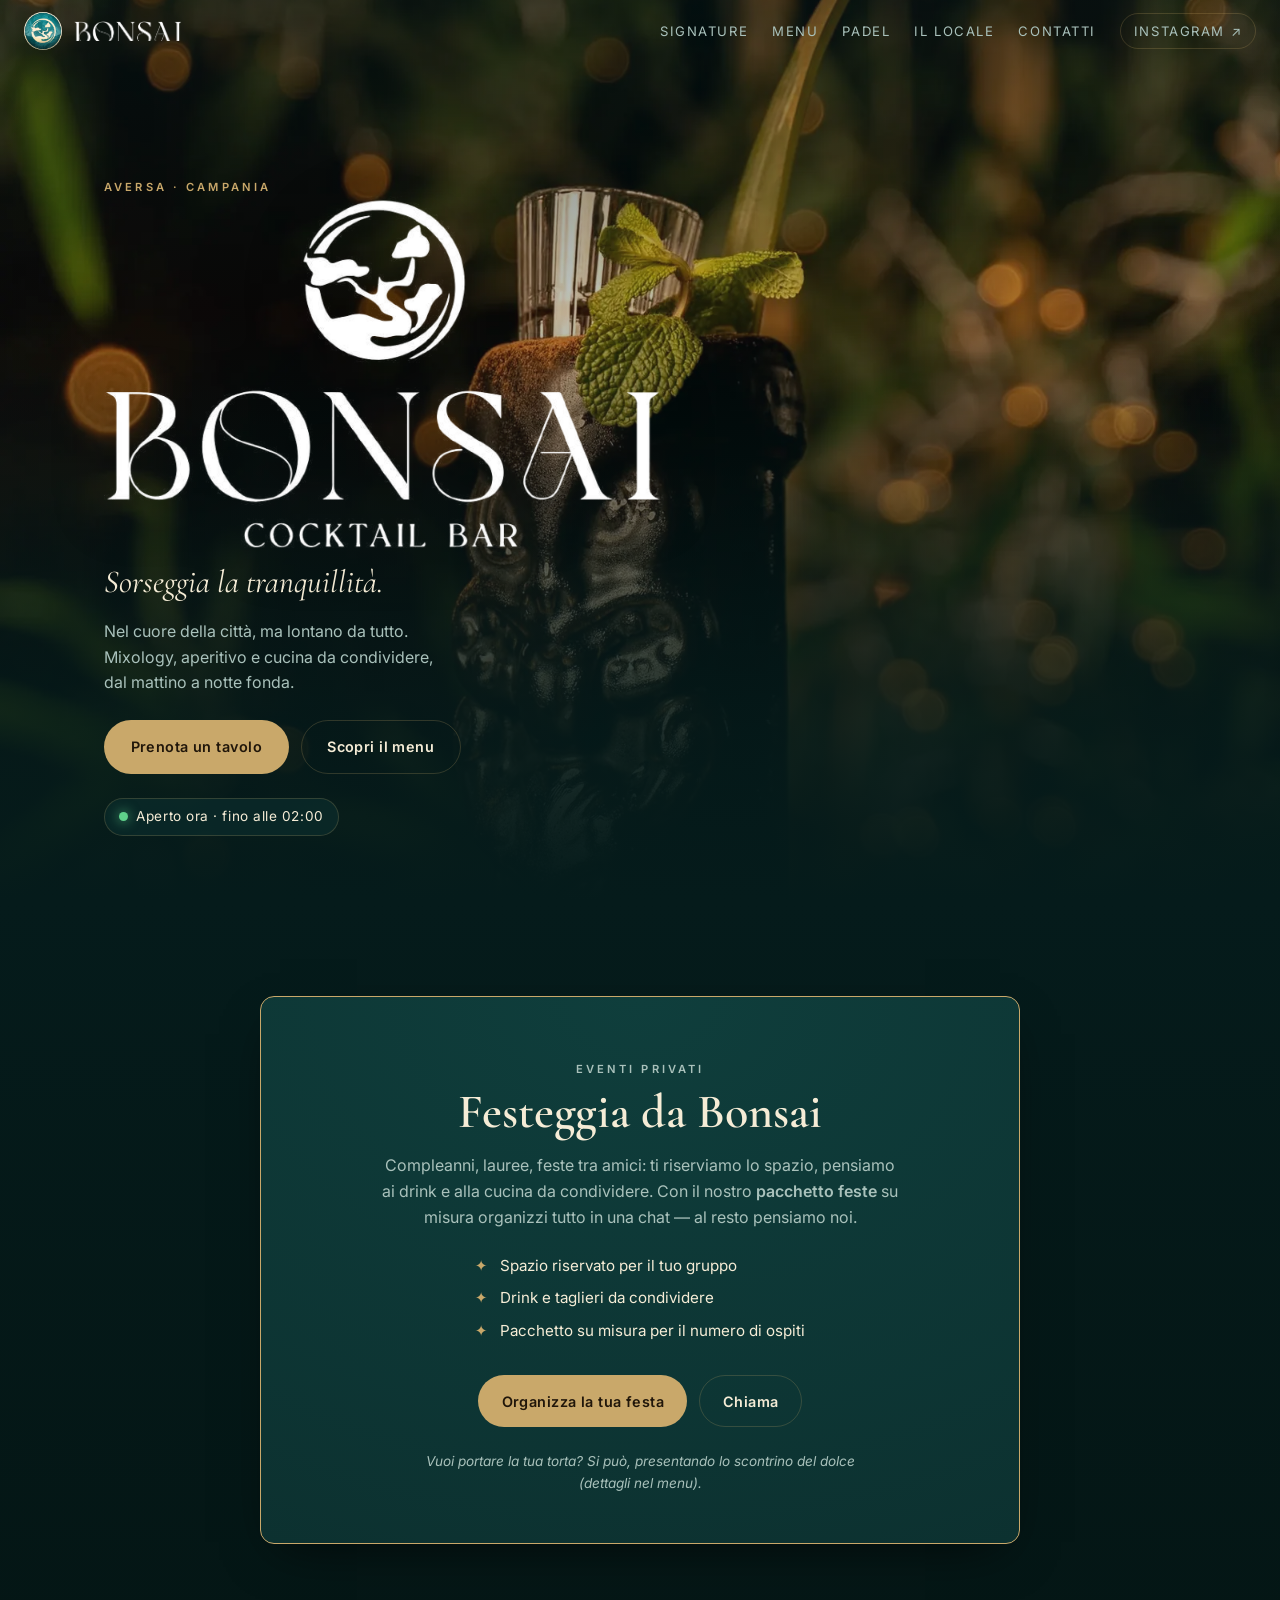
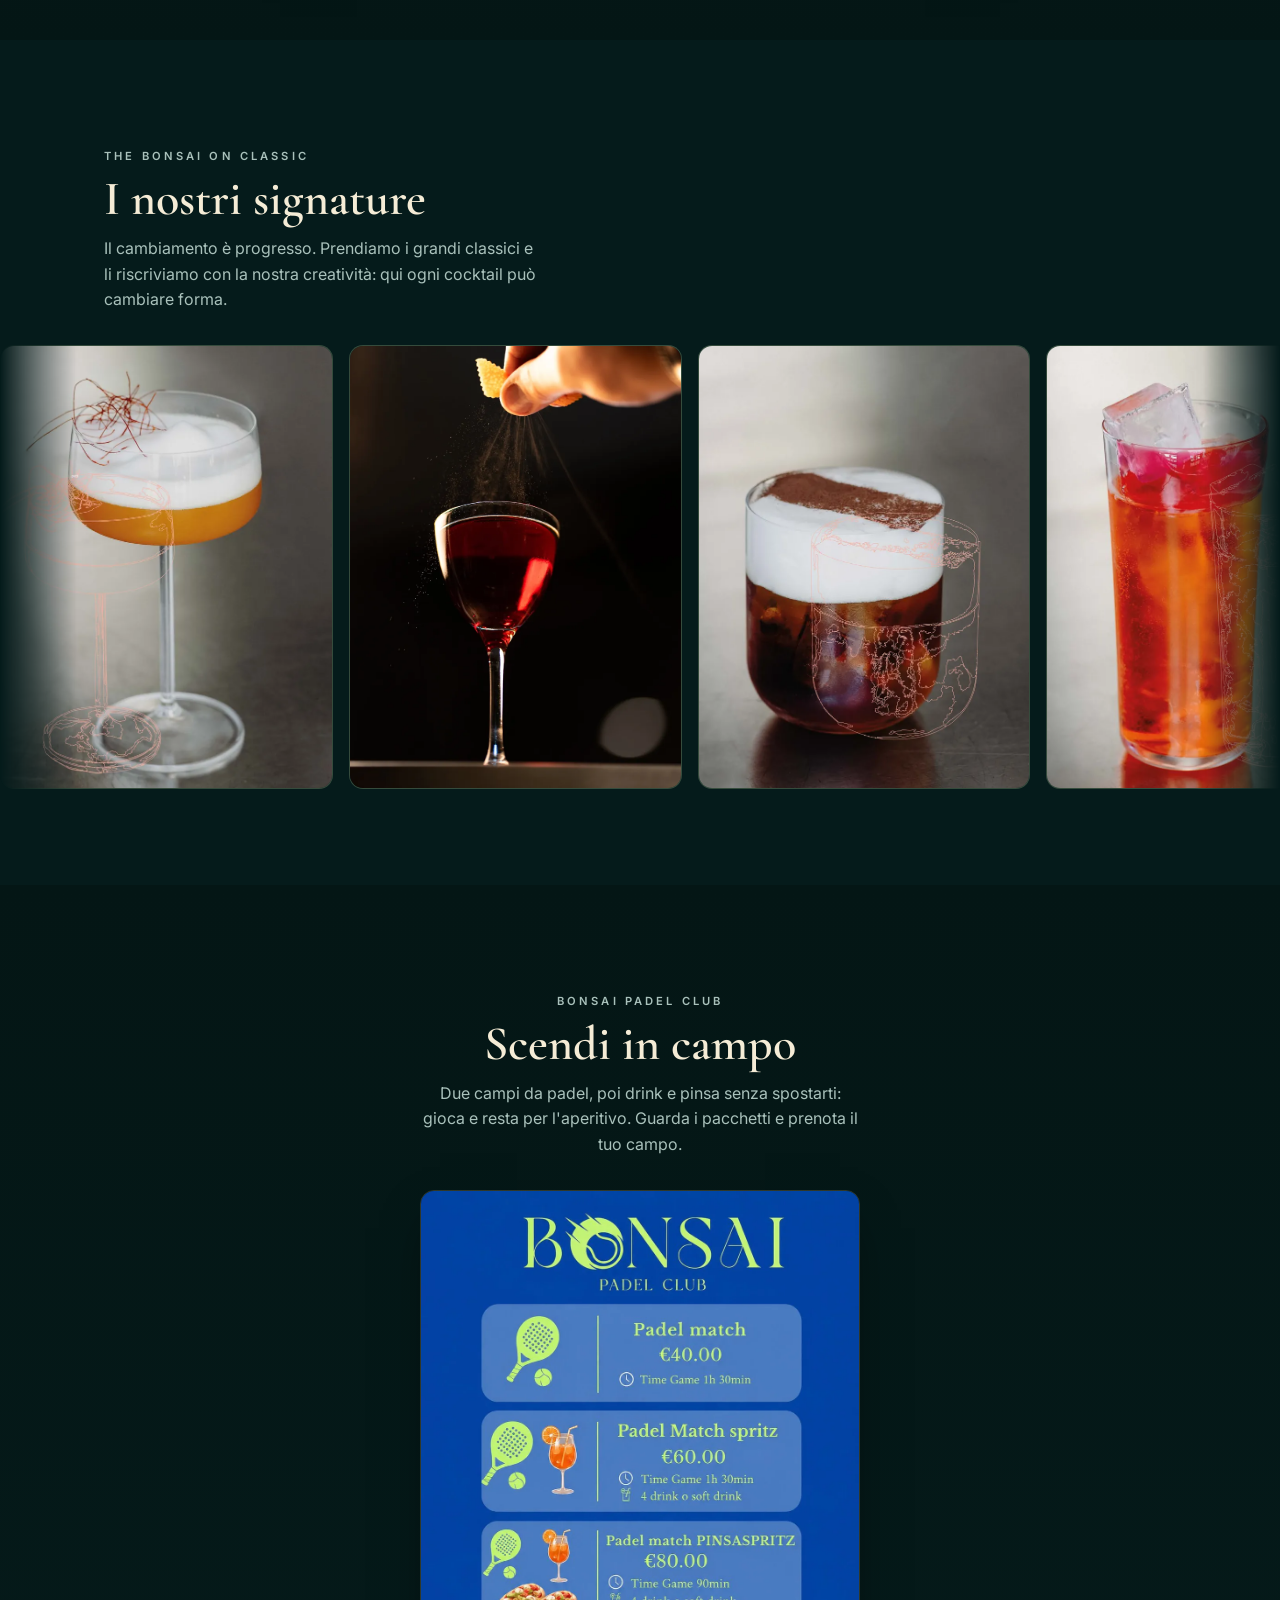
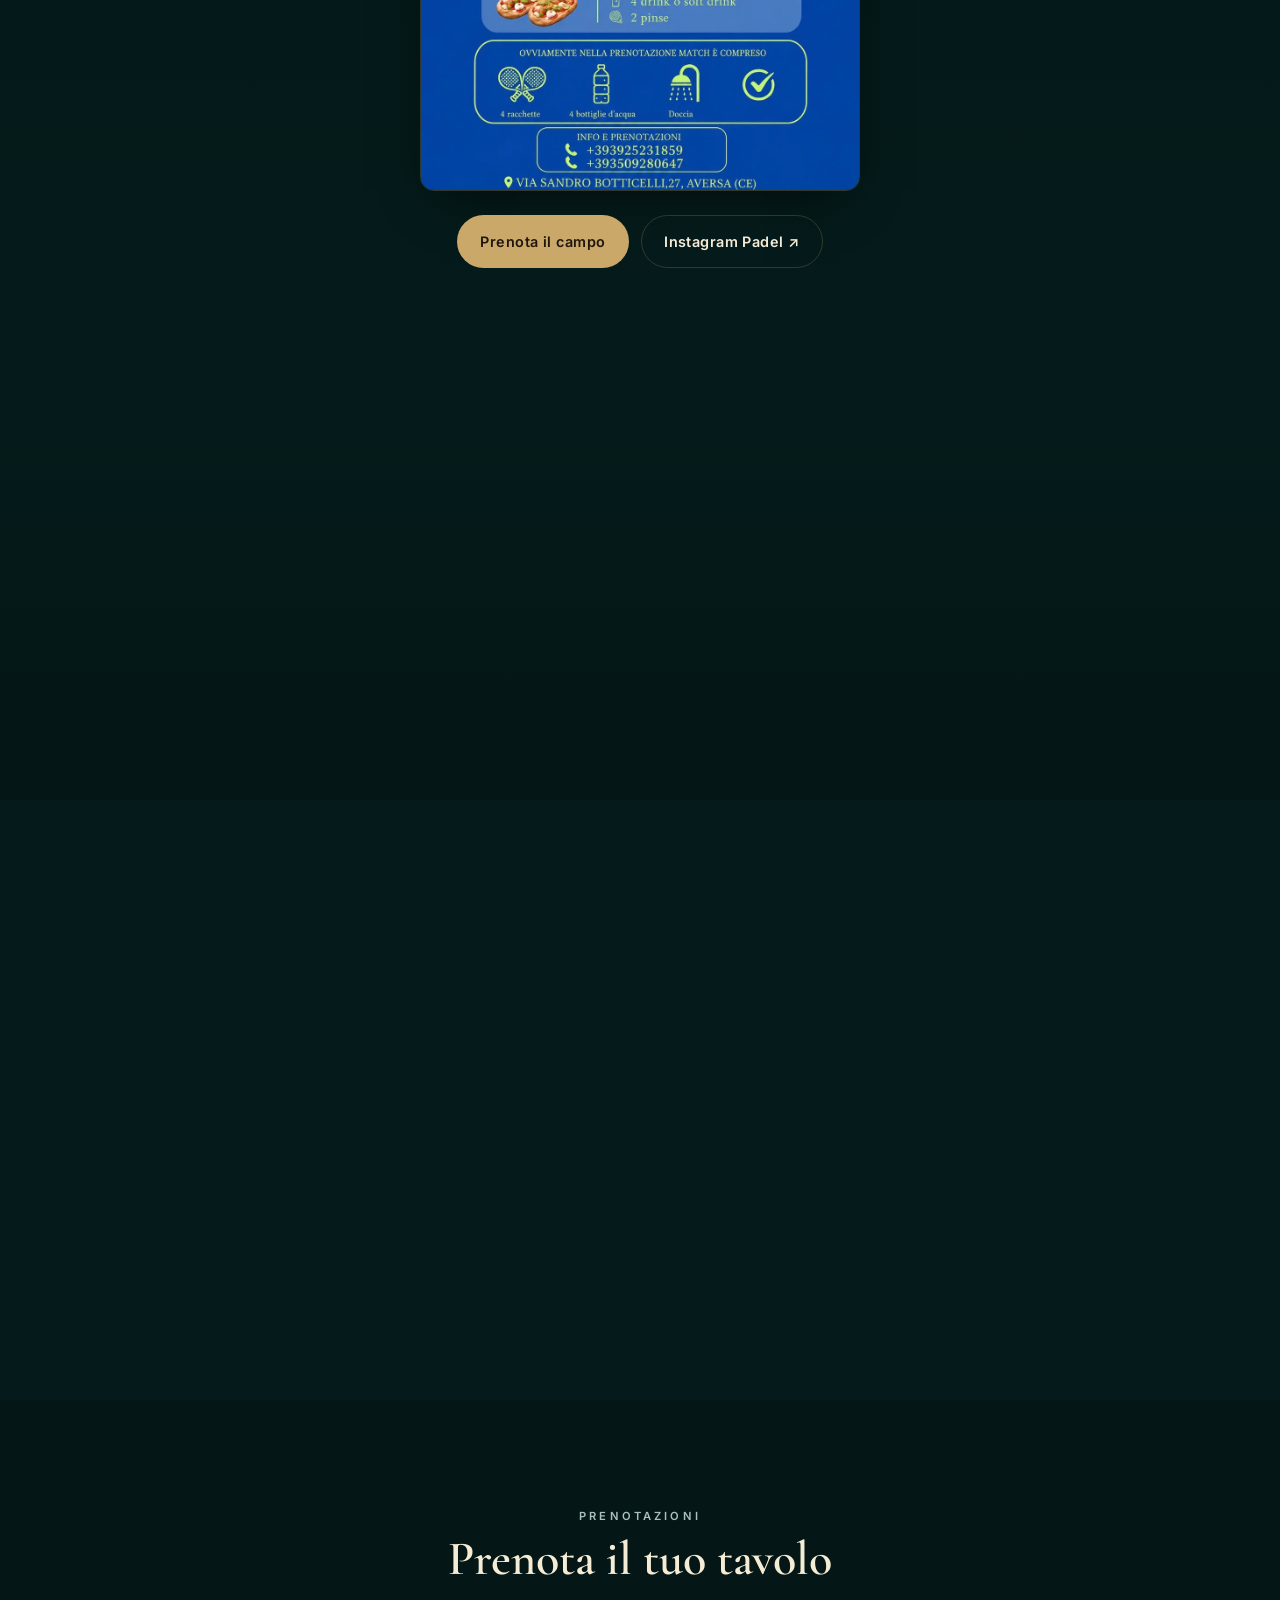
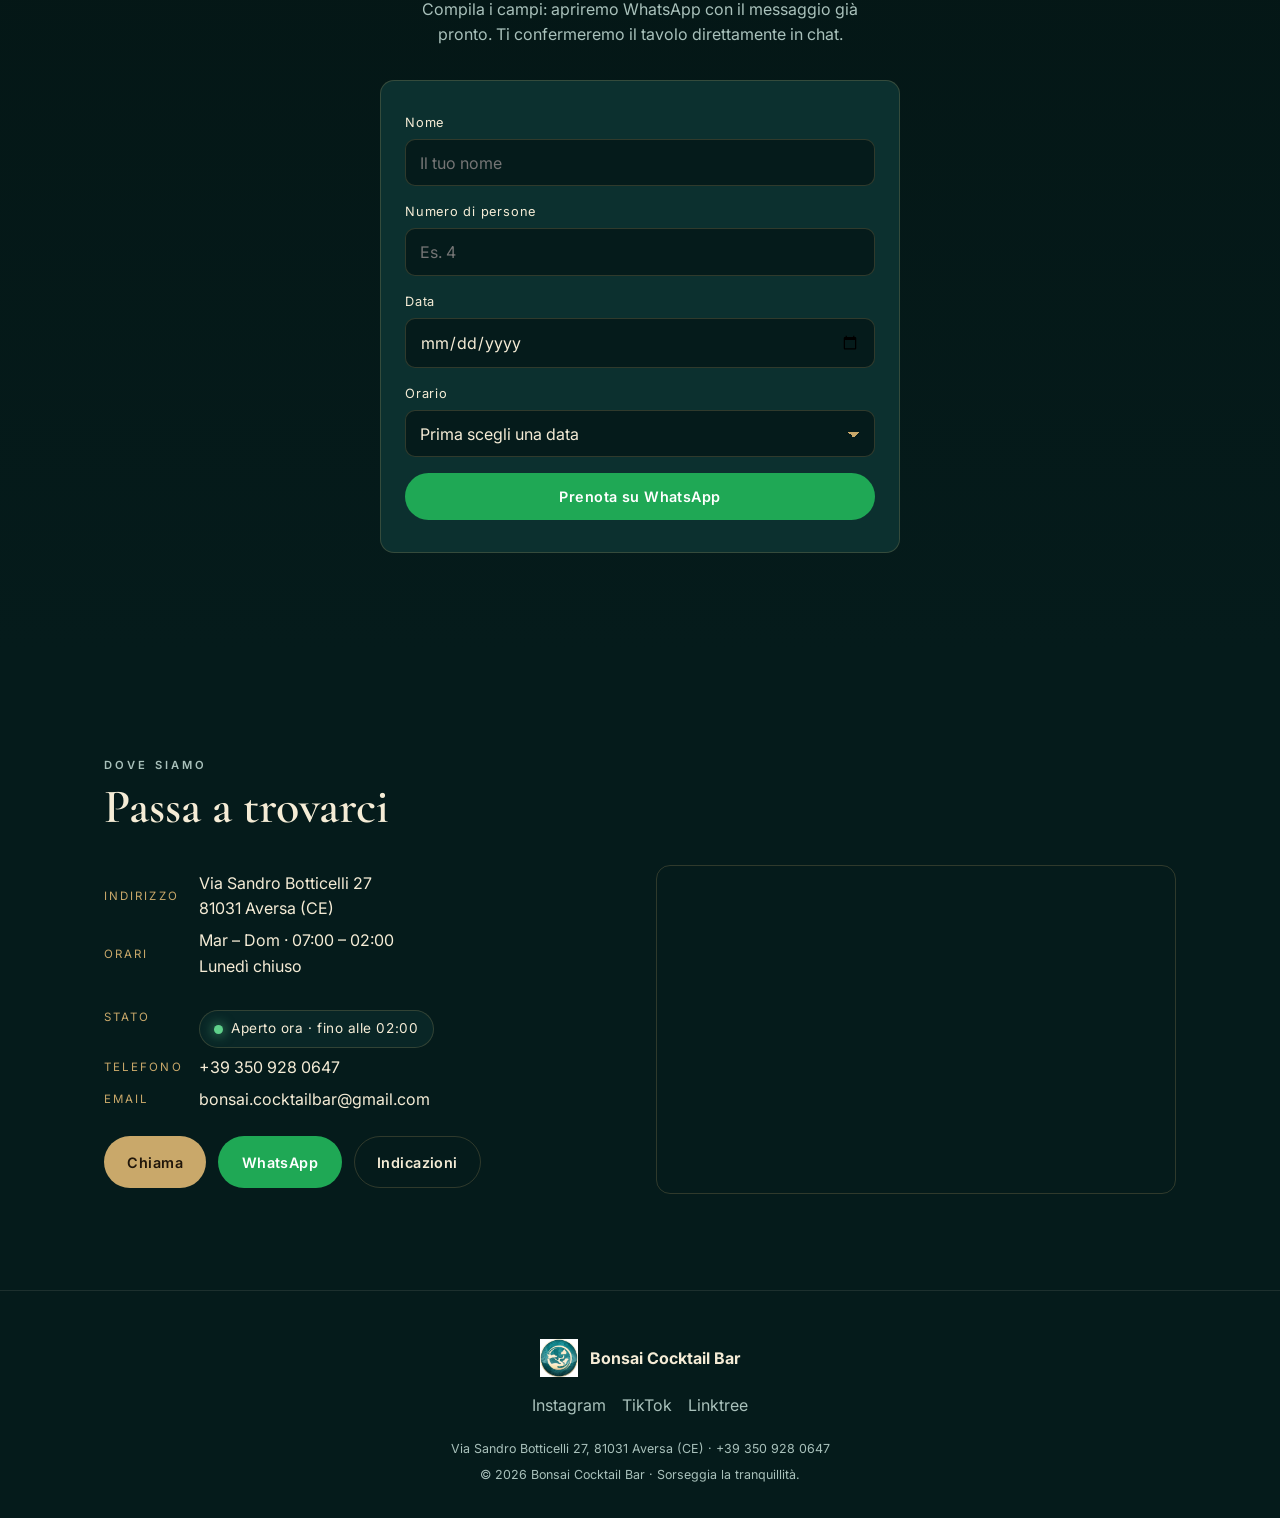
==== index.html @ 167402ef "Logo bianco al posto della scritta Bonsai (hero + header)" ====
<!DOCTYPE html>
<html lang="it">
<head>
<meta charset="UTF-8">
<meta name="viewport" content="width=device-width, initial-scale=1">
<title>Bonsai Cocktail Bar Aversa · Mixology, Aperitivo & Caffetteria</title>
<meta name="description" content="Bonsai Cocktail Bar ad Aversa (CE): mixology, aperitivo e caffetteria. Nel cuore della città, ma lontano da tutto. Aperto Mar–Dom 07:00–02:00. Prenota il tuo tavolo su WhatsApp.">
<link rel="canonical" href="https://bonsaicocktailbar.it/">

<!-- Open Graph / social share -->
<meta property="og:type" content="business.business">
<meta property="og:title" content="Bonsai Cocktail Bar · Aversa">
<meta property="og:description" content="Sorseggia la tranquillità. Mixology, aperitivo e caffetteria nel cuore di Aversa. Prenota su WhatsApp.">
<meta property="og:image" content="https://bonsaicocktailbar.it/assets/og-image.jpg">
<meta property="og:image:width" content="1200">
<meta property="og:image:height" content="630">
<meta property="og:locale" content="it_IT">
<meta property="og:url" content="https://bonsaicocktailbar.it/">
<meta name="twitter:card" content="summary_large_image">
<meta name="theme-color" content="#051B1B">

<link rel="icon" type="image/png" sizes="32x32" href="assets/favicon-32.png">
<link rel="apple-touch-icon" href="assets/apple-touch-icon.png">

<!-- Fonts -->
<link rel="preconnect" href="https://fonts.googleapis.com">
<link rel="preconnect" href="https://fonts.gstatic.com" crossorigin>
<link href="https://fonts.googleapis.com/css2?family=Cormorant+Garamond:ital,wght@0,500;0,600;1,500&family=Inter:wght@400;500;600&display=swap" rel="stylesheet">

<link rel="preload" as="image" href="assets/hero.webp">
<link rel="stylesheet" href="css/style.css">

<!-- ================= JSON-LD: BarOrPub ================= -->
<script type="application/ld+json">
{
  "@context": "https://schema.org",
  "@type": "BarOrPub",
  "name": "Bonsai Cocktail Bar",
  "description": "Cocktail bar e caffetteria ad Aversa: mixology, aperitivo, distillati, vini e cucina da condividere.",
  "url": "https://bonsaicocktailbar.it/",
  "image": "https://bonsaicocktailbar.it/assets/og-image.jpg",
  "logo": "https://bonsaicocktailbar.it/assets/logo.webp",
  "telephone": "+39 350 928 0647",
  "email": "bonsai.cocktailbar@gmail.com",
  "priceRange": "€€",
  "servesCuisine": ["Cocktail", "Mixology", "Aperitivo", "Caffetteria", "Italiana"],
  "menu": "https://bonsaicocktailbar.it/#menu",
  "acceptsReservations": "https://bonsaicocktailbar.it/#prenota",
  "address": {
    "@type": "PostalAddress",
    "streetAddress": "Via Sandro Botticelli 27",
    "addressLocality": "Aversa",
    "addressRegion": "CE",
    "postalCode": "81031",
    "addressCountry": "IT"
  },
  "geo": { "@type": "GeoCoordinates", "latitude": 40.9740, "longitude": 14.2010 },
  "sameAs": [
    "https://www.instagram.com/bonsai.cocktailbar",
    "https://www.tiktok.com/@bonsai.bar",
    "https://www.facebook.com/bonsaicocktailbaraversa",
    "https://linktr.ee/BonsaiAversa"
  ],
  "openingHoursSpecification": [{
    "@type": "OpeningHoursSpecification",
    "dayOfWeek": ["Tuesday","Wednesday","Thursday","Friday","Saturday","Sunday"],
    "opens": "07:00",
    "closes": "02:00"
  }]
}
</script>
</head>
<body>

<!-- ===== HEADER ===== -->
<header class="site-header">
  <a class="brand" href="#top" aria-label="Bonsai Cocktail Bar — home">
    <img class="brand-mark" src="assets/logo.webp" width="38" height="38" alt="">
    <img class="brand-wordmark" src="assets/wordmark.webp" width="900" height="166" alt="Bonsai">
  </a>
  <nav class="nav-links" aria-label="Navigazione principale">
    <a href="#signature">Signature</a>
    <a href="#menu">Menu</a>
    <a href="#padel">Padel</a>
    <a href="#about">Il locale</a>
    <a href="#contatti">Contatti</a>
    <a class="nav-ig" data-ig href="#" target="_blank" rel="noopener">Instagram ↗</a>
  </nav>
</header>

<!-- ===== HERO ===== -->
<section class="hero" id="top">
  <div class="hero__bg">
    <img src="assets/hero.webp" width="1600" height="2000" alt="Cocktail servito in mug tiki tra le foglie del Bonsai Cocktail Bar" fetchpriority="high">
  </div>
  <div class="hero__inner wrap">
    <p class="eyebrow">Aversa · Campania</p>
    <h1 class="hero-logo"><img src="assets/logo-lockup.webp" width="1400" height="879" alt="Bonsai Cocktail Bar"></h1>
    <p class="hook">Sorseggia la tranquillità.</p>
    <p class="claim">Nel cuore della città, ma lontano da tutto. Mixology, aperitivo e cucina da condividere, dal mattino a notte fonda.</p>
    <div class="hero__cta">
      <a class="btn btn--gold" href="#prenota">Prenota un tavolo</a>
      <a class="btn btn--ghost" href="#menu">Scopri il menu</a>
    </div>
    <span class="status-pill" data-status><span class="dot"></span><span class="status-text">—</span></span>
  </div>
</section>

<!-- ===== FESTE & COMPLEANNI (prima della galleria) ===== -->
<section class="section" id="feste">
  <div class="wrap">
    <div class="feste-card reveal">
      <div class="feste-card__text">
        <p class="eyebrow">Eventi privati</p>
        <h2>Festeggia da Bonsai</h2>
        <p>Compleanni, lauree, feste tra amici: ti riserviamo lo spazio, pensiamo ai drink e alla cucina da condividere. Con il nostro <strong>pacchetto feste</strong> su misura organizzi tutto in una chat — al resto pensiamo noi.</p>
        <ul class="feste-feat">
          <li>Spazio riservato per il tuo gruppo</li>
          <li>Drink e taglieri da condividere</li>
          <li>Pacchetto su misura per il numero di ospiti</li>
        </ul>
        <div class="feste-cta">
          <a class="btn btn--gold" data-feste-wa href="#" target="_blank" rel="noopener">Organizza la tua festa</a>
          <a class="btn btn--ghost" data-tel href="#">Chiama</a>
        </div>
        <p class="feste-note">Vuoi portare la tua torta? Si può, presentando lo scontrino del dolce (dettagli nel menu).</p>
      </div>
    </div>
  </div>
</section>

<!-- ===== SIGNATURE (galleria a scorrimento automatico) ===== -->
<section class="section" id="signature">
  <div class="wrap">
    <div class="section-head reveal">
      <p class="eyebrow">The Bonsai on Classic</p>
      <h2>I nostri signature</h2>
      <p>Il cambiamento è progresso. Prendiamo i grandi classici e li riscriviamo con la nostra creatività: qui ogni cocktail può cambiare forma.</p>
    </div>
  </div>
  <!-- galleria full-bleed: scorre da sola, non interattiva -->
  <div class="marquee" id="sig-marquee" aria-hidden="true">
    <div class="marquee__track" id="sig-track"><!-- immagini iniettate da app.js --></div>
  </div>
</section>

<!-- ===== PADEL CLUB (dopo la galleria) ===== -->
<section class="section" id="padel">
  <div class="wrap">
    <div class="section-head reveal" style="margin-inline:auto;text-align:center">
      <p class="eyebrow">Bonsai Padel Club</p>
      <h2>Scendi in campo</h2>
      <p style="margin-inline:auto">Due campi da padel, poi drink e pinsa senza spostarti: gioca e resta per l'aperitivo. Guarda i pacchetti e prenota il tuo campo.</p>
    </div>
    <figure class="padel-poster reveal">
      <img src="assets/padel.webp" width="1000" height="1369" loading="lazy" alt="Listino Bonsai Padel Club: Padel match, Padel Match Spritz, Padel Match Pinsaspritz">
    </figure>
    <div class="padel-cta reveal">
      <a class="btn btn--gold" data-padel-wa href="#" target="_blank" rel="noopener">Prenota il campo</a>
      <a class="btn btn--ghost" data-padel-ig href="#" target="_blank" rel="noopener">Instagram Padel ↗</a>
    </div>
  </div>
</section>

<!-- ===== MENU (link al menu completo) ===== -->
<section class="section menu-cta" id="menu">
  <div class="wrap">
    <div class="section-head reveal" style="margin-inline:auto;text-align:center">
      <p class="eyebrow">La carta</p>
      <h2>Il menu</h2>
      <p style="margin-inline:auto">Signature, grandi classici, analcolici, distillati, vini e cucina da condividere. E, dalle 07:00, la caffetteria.</p>
    </div>
    <div class="menu-cta__btn reveal">
      <!-- LINK CANVA MENU -->
      <a class="btn btn--gold" href="https://canva.link/jkwygg70bp28v52" target="_blank" rel="noopener">Menu</a>
    </div>
  </div>
</section>

<!-- ===== ABOUT ===== -->
<section class="section" id="about">
  <div class="wrap about">
    <div class="about__img reveal">
      <img src="assets/about.webp" width="1100" height="1375" loading="lazy" alt="Cocktail classico al banco del Bonsai, tra luci calde e verde">
    </div>
    <div class="about__text reveal">
      <p class="eyebrow">Il locale</p>
      <h2>Un angolo di verde, nel mezzo di Aversa</h2>
      <p>Il Bonsai nasce come un piccolo rifugio: <span class="accent">un angolo tranquillo dove la città resta fuori dalla porta</span>. Al mattino è caffetteria e cornetti caldi; al calare della sera diventa il posto giusto per un aperitivo, un tagliere da dividere e un cocktail costruito con cura.</p>
      <p>Alla base c'è la mixology: tecnica, equilibrio e rispetto per la ricetta. Che scelga un classico o una nostra creazione, ogni sorso è pensato per farti rallentare. <span class="accent">Sorseggia la tranquillità.</span></p>
      <div class="universe" id="universe"><!-- rimandi Bonsai Padel / Mare --></div>
    </div>
  </div>
</section>

<!-- ===== PRENOTA ===== -->
<section class="section" id="prenota">
  <div class="wrap">
    <div class="section-head reveal" style="margin-inline:auto;text-align:center">
      <p class="eyebrow">Prenotazioni</p>
      <h2>Prenota il tuo tavolo</h2>
      <p style="margin-inline:auto">Compila i campi: apriremo WhatsApp con il messaggio già pronto. Ti confermeremo il tavolo direttamente in chat.</p>
    </div>
    <form class="book reveal" id="book-form" novalidate>
      <div class="field">
        <label for="b-nome">Nome</label>
        <input type="text" id="b-nome" name="nome" autocomplete="name" placeholder="Il tuo nome" required>
        <span class="err">Inserisci il tuo nome.</span>
      </div>
      <div class="field">
        <label for="b-persone">Numero di persone</label>
        <input type="number" id="b-persone" name="persone" min="1" max="20" inputmode="numeric" placeholder="Es. 4" required>
        <span class="err">Indica da 1 a 20 persone.</span>
      </div>
      <div class="field">
        <label for="b-data">Data</label>
        <input type="date" id="b-data" name="data" required>
        <span class="err">Scegli una data valida.</span>
      </div>
      <div class="field">
        <label for="b-orario">Orario</label>
        <select id="b-orario" name="orario" required>
          <option value="">Prima scegli una data</option>
        </select>
        <span class="err">Scegli un orario.</span>
      </div>
      <button type="submit" class="btn btn--wa btn--block">Prenota su WhatsApp</button>
      <div class="book__confirm" id="book-confirm">
        <b>Ti stiamo aprendo WhatsApp.</b> Premi invio nella chat per inviare la richiesta: ti confermeremo il tavolo appena possibile. Se WhatsApp non si è aperto, <a data-wa href="#" target="_blank" rel="noopener" style="color:var(--gold);text-decoration:underline">tocca qui</a>.
      </div>
    </form>
  </div>
</section>

<!-- ===== CONTATTI ===== -->
<section class="section" id="contatti">
  <div class="wrap">
    <div class="section-head reveal">
      <p class="eyebrow">Dove siamo</p>
      <h2>Passa a trovarci</h2>
    </div>
    <div class="contact">
      <div class="contact__info reveal">
        <dl>
          <dt>Indirizzo</dt><dd>Via Sandro Botticelli 27<br>81031 Aversa (CE)</dd>
          <dt>Orari</dt><dd>Mar – Dom · 07:00 – 02:00<br>Lunedì chiuso</dd>
          <dt>Stato</dt><dd><span class="status-pill" data-status><span class="dot"></span><span class="status-text">—</span></span></dd>
          <dt>Telefono</dt><dd><a data-tel href="#">+39 350 928 0647</a></dd>
          <dt>Email</dt><dd><a href="mailto:bonsai.cocktailbar@gmail.com">bonsai.cocktailbar@gmail.com</a></dd>
        </dl>
        <div class="contact__actions">
          <a class="btn btn--gold" data-tel href="#">Chiama</a>
          <a class="btn btn--wa" data-wa href="#" target="_blank" rel="noopener">WhatsApp</a>
          <a class="btn btn--ghost" data-map href="#" target="_blank" rel="noopener">Indicazioni</a>
        </div>
      </div>
      <div class="map reveal">
        <iframe title="Mappa Bonsai Cocktail Bar — Via Sandro Botticelli 27, Aversa"
          src="https://www.google.com/maps?q=Via+Sandro+Botticelli+27,+81031+Aversa+CE&output=embed"
          loading="lazy" referrerpolicy="no-referrer-when-downgrade"></iframe>
      </div>
    </div>
  </div>
</section>

<!-- ===== FOOTER ===== -->
<footer class="site-footer">
  <div class="wrap">
    <div class="brand"><img src="assets/logo.webp" width="38" height="38" alt=""><b>Bonsai Cocktail Bar</b></div>
    <div class="socials">
      <a data-ig href="#" target="_blank" rel="noopener">Instagram</a>
      <a href="https://www.tiktok.com/@bonsai.bar" target="_blank" rel="noopener">TikTok</a>
      <a href="https://linktr.ee/BonsaiAversa" target="_blank" rel="noopener">Linktree</a>
    </div>
    <small>
      Via Sandro Botticelli 27, 81031 Aversa (CE) · +39 350 928 0647<br>
      © <span id="year"></span> Bonsai Cocktail Bar · Sorseggia la tranquillità.
    </small>
  </div>
</footer>

<!-- ===== STICKY CTA (mobile) ===== -->
<nav class="sticky-cta" aria-label="Azioni rapide">
  <a class="btn btn--ghost" data-tel href="#">Chiama</a>
  <a class="btn btn--gold" href="#prenota">Prenota</a>
</nav>

<script src="js/data.js"></script>
<script src="js/app.js"></script>
<script>
  document.getElementById("year").textContent = new Date().getFullYear();
  // rimandi "universo Bonsai" dal data.js
  (function(){
    var u=document.getElementById("universe"), U=window.BONSAI.business.universe||[];
    U.forEach(function(x){var a=document.createElement("a");a.href=x.url;a.target="_blank";a.rel="noopener";a.textContent=x.label+" "+x.handle;u.appendChild(a);});
  })();
</script>
</body>
</html>
---- css/style.css ----
/* ==========================================================================
   BONSAI COCKTAIL BAR — stylesheet
   Dark botanical speakeasy · mobile-first (390px default)
   Palette derivata dal logo: petrolio, teal, oro, crema.
   ========================================================================== */

:root{
  /* Colori (hex) */
  --ink:      #051B1B;   /* fondo pagina, quasi-nero petrolio */
  --petrol:   #0C302F;   /* superfici / card */
  --petrol-2: #0F3E3C;   /* superfici in rilievo */
  --teal:     #2A9D9F;   /* accento brand (da logo #258185) */
  --gold:     #C9A86A;   /* accento: prezzi, filetti, firma */
  --gold-2:   #E4C98A;   /* oro chiaro per hover */
  --cream:    #F5ECD6;   /* testo primario */
  --sage:     #A9C1BB;   /* testo secondario (non grigio) */
  --line:     rgba(201,168,106,.22); /* filetto oro */
  --line-2:   rgba(245,236,214,.10);
  --danger:   #E8A29A;

  /* Tipi */
  --serif: "Cormorant Garamond", Georgia, "Times New Roman", serif;
  --sans:  "Inter", system-ui, -apple-system, "Segoe UI", Roboto, sans-serif;

  /* Spaziatura (rem) */
  --s1:.25rem; --s2:.5rem; --s3:.75rem; --s4:1rem; --s5:1.5rem;
  --s6:2rem;   --s7:3rem;  --s8:4rem;   --s9:6rem;

  --maxw: 1120px;
  --radius: 14px;
  --shadow: 0 18px 50px -20px rgba(0,0,0,.7);
  --sticky-h: 68px; /* barra CTA mobile */
}

*{box-sizing:border-box}
html{scroll-behavior:smooth; -webkit-text-size-adjust:100%}
body{
  margin:0; background:var(--ink); color:var(--cream);
  font-family:var(--sans); font-size:16px; line-height:1.6;
  -webkit-font-smoothing:antialiased; overflow-x:hidden;
  padding-bottom:calc(var(--sticky-h) + env(safe-area-inset-bottom));
}
img{display:block; max-width:100%; height:auto}
a{color:inherit; text-decoration:none}
h1,h2,h3{font-family:var(--serif); font-weight:600; line-height:1.05; margin:0}
p{margin:0}
ul{margin:0; padding:0; list-style:none}
:focus-visible{outline:2px solid var(--gold); outline-offset:3px; border-radius:4px}

.wrap{width:100%; max-width:var(--maxw); margin-inline:auto; padding-inline:var(--s5)}
.eyebrow{
  font-family:var(--sans); font-size:.7rem; font-weight:600;
  letter-spacing:.28em; text-transform:uppercase; color:var(--gold);
}
.section{padding-block:var(--s8)}
.section-head{max-width:44ch; margin-bottom:var(--s6)}
.section-head h2{font-size:clamp(2rem,7vw,3rem); margin-top:var(--s2)}
.section-head p{color:var(--sage); margin-top:var(--s3)}

/* botanical hairline divider */
.leaf-rule{display:flex; align-items:center; gap:var(--s3); color:var(--gold); margin:var(--s2) 0}
.leaf-rule::before,.leaf-rule::after{content:""; height:1px; background:var(--line); flex:1}
.leaf-rule svg{width:20px; height:20px; opacity:.9}

/* ---------- HEADER / NAV ------------------------------------------------- */
.site-header{
  position:fixed; inset:0 0 auto 0; z-index:60;
  display:flex; align-items:center; justify-content:space-between;
  padding:var(--s3) var(--s5); transition:background .3s, box-shadow .3s;
}
.site-header.scrolled{
  background:rgba(5,27,27,.82); backdrop-filter:blur(12px);
  box-shadow:0 1px 0 var(--line-2);
}
.brand{display:flex; align-items:center; gap:var(--s3)}
.brand-mark{width:38px; height:38px; border-radius:50%; flex:0 0 auto}
.brand-wordmark{height:20px; width:auto; display:block}
.nav-links{display:none}
.nav-links a{font-size:.82rem; letter-spacing:.12em; text-transform:uppercase; color:var(--sage); transition:color .2s}
.nav-links a:hover{color:var(--gold)}
.nav-ig{
  display:inline-flex; align-items:center; gap:.4rem; color:var(--cream);
  border:1px solid var(--line); border-radius:999px; padding:.4rem .8rem; font-size:.8rem;
}
.nav-ig:hover{border-color:var(--gold); color:var(--gold)}

/* ---------- HERO -------------------------------------------------------- */
.hero{position:relative; min-height:100svh; display:flex; align-items:flex-end;
  padding-bottom:var(--s8); overflow:hidden}
.hero__bg{position:absolute; inset:0; z-index:0}
.hero__bg img{width:100%; height:100%; object-fit:cover; object-position:center 40%}
.hero__bg::after{content:""; position:absolute; inset:0;
  background:
    linear-gradient(180deg, rgba(5,27,27,.55) 0%, rgba(5,27,27,.25) 35%, rgba(5,27,27,.85) 82%, var(--ink) 100%),
    radial-gradient(120% 80% at 50% 20%, transparent 40%, rgba(5,27,27,.5) 100%);
}
.hero__inner{position:relative; z-index:1; width:100%}
.hero h1{margin:0}
.hero-logo img{width:min(78vw,420px); height:auto; display:block; filter:drop-shadow(0 10px 30px rgba(0,0,0,.45))}
.hero .kind{color:var(--sage); font-size:.95rem; letter-spacing:.08em; margin-top:var(--s4)}
.hero .hook{font-family:var(--serif); font-style:italic; font-size:clamp(1.3rem,5.5vw,2rem);
  color:var(--cream); margin-top:var(--s2)}
.hero .claim{color:var(--sage); margin-top:var(--s3); max-width:34ch}
.hero__cta{display:flex; flex-wrap:wrap; gap:var(--s3); margin-top:var(--s5)}
.status-pill{display:inline-flex; align-items:center; gap:.5rem; margin-top:var(--s5);
  font-size:.85rem; letter-spacing:.04em; color:var(--cream);
  background:rgba(12,48,47,.6); border:1px solid var(--line); border-radius:999px; padding:.45rem .9rem}
.dot{width:9px; height:9px; border-radius:50%; background:var(--sage); box-shadow:0 0 0 0 rgba(0,0,0,0)}
.dot.open{background:#5FD08A; box-shadow:0 0 12px 1px rgba(95,208,138,.6)}
.dot.closed{background:var(--danger)}

/* ---------- BUTTONS ----------------------------------------------------- */
.btn{display:inline-flex; align-items:center; justify-content:center; gap:.5rem;
  font-family:var(--sans); font-size:.9rem; font-weight:600; letter-spacing:.03em;
  padding:.85rem 1.4rem; border-radius:999px; cursor:pointer; border:1px solid transparent;
  transition:transform .15s, background .2s, color .2s, border-color .2s; white-space:nowrap}
.btn:active{transform:translateY(1px)}
.btn--gold{background:var(--gold); color:#20160a}
.btn--gold:hover{background:var(--gold-2)}
.btn--ghost{background:transparent; color:var(--cream); border-color:var(--line)}
.btn--ghost:hover{border-color:var(--gold); color:var(--gold)}
.btn--wa{background:#1FA855; color:#fff}
.btn--wa:hover{background:#25c063}
.btn--block{width:100%}

/* ---------- SIGNATURE — galleria a scorrimento automatico --------------- */
/* Full-bleed: esce dal .wrap per occupare tutta la larghezza schermo */
.marquee{margin-top:var(--s6); width:100%; overflow:hidden;
  -webkit-mask-image:linear-gradient(90deg, transparent, #000 6%, #000 94%, transparent);
          mask-image:linear-gradient(90deg, transparent, #000 6%, #000 94%, transparent);
  user-select:none}
.marquee__track{display:flex; gap:var(--s4); width:max-content;
  animation:sig-scroll 60s linear infinite; will-change:transform;
  pointer-events:none}          /* non si può fermare né cliccare */
.marquee__item{flex:0 0 auto; margin:0;
  width:clamp(220px, 62vw, 300px); aspect-ratio:3/4;
  border:1px solid var(--line); border-radius:var(--radius); overflow:hidden;
  background:var(--petrol)}
.marquee__item img{width:100%; height:100%; object-fit:cover; object-position:center 42%; display:block}
@keyframes sig-scroll{ from{transform:translateX(0)} to{transform:translateX(-50%)} }

/* ---------- MENU -------------------------------------------------------- */
#menu{background:linear-gradient(180deg, var(--ink), #041615)}
.tabs{position:sticky; top:0; z-index:40; background:rgba(5,27,27,.9);
  backdrop-filter:blur(10px); margin:0 calc(-1*var(--s5)); padding:var(--s3) var(--s5);
  border-block:1px solid var(--line-2)}
.tabs__scroll{display:flex; gap:var(--s2); overflow-x:auto; scrollbar-width:none; -ms-overflow-style:none}
.tabs__scroll::-webkit-scrollbar{display:none}
.tab{flex:0 0 auto; font-size:.82rem; letter-spacing:.06em; padding:.5rem .9rem;
  border-radius:999px; color:var(--sage); border:1px solid var(--line);
  background:transparent; cursor:pointer; transition:all .2s; font-family:var(--sans)}
.tab[aria-selected="true"]{background:var(--gold); color:#20160a; border-color:var(--gold); font-weight:600}
.menu-panel{padding-top:var(--s6)}
.menu-panel[hidden]{display:none}
.menu-panel__note{color:var(--sage); font-family:var(--serif); font-style:italic;
  font-size:1.15rem; max-width:52ch; margin-bottom:var(--s5)}
.menu-group + .menu-group{margin-top:var(--s6)}
.menu-group__title{font-size:.72rem; letter-spacing:.24em; text-transform:uppercase;
  color:var(--gold); margin-bottom:var(--s3)}
.menu-list{display:grid; gap:var(--s1)}
.menu-item{display:grid; grid-template-columns:1fr auto; align-items:baseline; gap:var(--s3);
  padding:var(--s3) 0; border-bottom:1px dashed var(--line-2)}
.menu-item__name{font-family:var(--serif); font-size:1.28rem; color:var(--cream)}
.menu-item__desc{color:var(--sage); font-size:.9rem; margin-top:2px}
.menu-item__price{font-family:var(--serif); font-size:1.28rem; color:var(--gold); white-space:nowrap}
.menu-item__price::before{content:"€ "}
.menu-item__price.noeuro::before{content:""}
.tags{display:flex; flex-wrap:wrap; gap:.35rem; margin-top:.4rem}
.tag{font-size:.62rem; letter-spacing:.1em; text-transform:uppercase; color:var(--teal);
  border:1px solid rgba(42,157,159,.4); border-radius:999px; padding:.15rem .5rem}
.tag.hot{color:#F0B49A; border-color:rgba(240,180,154,.4)}
.tag.star{color:var(--gold); border-color:var(--line)}

/* ---------- ABOUT ------------------------------------------------------- */
.about{display:grid; gap:var(--s6)}
.about__img{border-radius:var(--radius); overflow:hidden; border:1px solid var(--line)}
.about__img img{width:100%; aspect-ratio:4/3; object-fit:cover}
.about__text h2{font-size:clamp(2rem,7vw,3rem)}
.about__text p{color:var(--sage); margin-top:var(--s4)}
.about__text p .accent{color:var(--cream)}
.universe{display:flex; flex-wrap:wrap; gap:var(--s3); margin-top:var(--s5)}
.universe a{font-size:.85rem; border:1px solid var(--line); border-radius:999px;
  padding:.45rem .9rem; color:var(--sage)}
.universe a:hover{border-color:var(--teal); color:var(--teal)}

/* ---------- PRENOTA ----------------------------------------------------- */
#prenota{background:linear-gradient(180deg,#041615,var(--ink))}
.book{max-width:520px; margin-inline:auto; background:var(--petrol);
  border:1px solid var(--line); border-radius:var(--radius); padding:var(--s6) var(--s5)}
.field{margin-bottom:var(--s4)}
.field label{display:block; font-size:.8rem; letter-spacing:.06em; color:var(--cream); margin-bottom:.35rem}
.field input,.field select{width:100%; font-family:var(--sans); font-size:1rem; color:var(--cream);
  background:var(--ink); border:1px solid var(--line); border-radius:10px; padding:.8rem .9rem}
.field input:focus,.field select:focus{border-color:var(--gold); outline:none}
.field .err{display:none; color:var(--danger); font-size:.8rem; margin-top:.35rem}
.field.invalid input,.field.invalid select{border-color:var(--danger)}
.field.invalid .err{display:block}
.field select{appearance:none; background-image:
  linear-gradient(45deg,transparent 50%,var(--gold) 50%),
  linear-gradient(135deg,var(--gold) 50%,transparent 50%);
  background-position:calc(100% - 20px) 55%, calc(100% - 14px) 55%;
  background-size:6px 6px,6px 6px; background-repeat:no-repeat}
.book__confirm{display:none; margin-top:var(--s4); padding:var(--s4);
  border:1px solid var(--teal); border-radius:10px; background:rgba(42,157,159,.08); color:var(--cream)}
.book__confirm.show{display:block}
.book__confirm b{color:var(--teal)}

/* ---------- CONTATTI ---------------------------------------------------- */
.contact{display:grid; gap:var(--s6)}
.contact__info dl{display:grid; grid-template-columns:auto 1fr; gap:.4rem var(--s4); margin:0}
.contact__info dt{color:var(--gold); font-size:.72rem; letter-spacing:.18em; text-transform:uppercase; align-self:center}
.contact__info dd{margin:0; color:var(--cream)}
.contact__actions{display:flex; flex-wrap:wrap; gap:var(--s3); margin-top:var(--s5)}
.map{border-radius:var(--radius); overflow:hidden; border:1px solid var(--line); min-height:320px}
.map iframe{width:100%; height:100%; min-height:320px; border:0; filter:grayscale(.2) contrast(1.05)}

/* ---------- FOOTER ------------------------------------------------------ */
.site-footer{border-top:1px solid var(--line-2); padding-block:var(--s7) var(--s6); text-align:center}
.site-footer .brand{justify-content:center; margin-bottom:var(--s4)}
.site-footer .socials{display:flex; justify-content:center; gap:var(--s4); margin-bottom:var(--s4)}
.site-footer .socials a{color:var(--sage)} .site-footer .socials a:hover{color:var(--gold)}
.site-footer small{color:var(--sage); font-size:.78rem; line-height:1.8}

/* ---------- STICKY MOBILE CTA ------------------------------------------ */
.sticky-cta{position:fixed; inset:auto 0 0 0; z-index:70;
  display:grid; grid-template-columns:1fr 1fr; gap:var(--s2);
  padding:var(--s2) var(--s4) calc(var(--s2) + env(safe-area-inset-bottom));
  background:rgba(5,27,27,.94); backdrop-filter:blur(12px);
  border-top:1px solid var(--line)}
.sticky-cta .btn{padding:.8rem 1rem}

/* ---------- ANIMATION --------------------------------------------------- */
.reveal{opacity:0; transform:translateY(18px); transition:opacity .7s ease, transform .7s ease}
.reveal.in{opacity:1; transform:none}

/* ---------- DESKTOP ADAPTATION ----------------------------------------- */
@media(min-width:760px){
  body{padding-bottom:0}
  .sticky-cta{display:none}
  .nav-links{display:flex; gap:var(--s5); align-items:center}
  .hero__cta .btn{padding:.9rem 1.6rem}
  .marquee__item{width:clamp(280px, 26vw, 360px)}
  .menu-list{grid-template-columns:1fr 1fr; gap:0 var(--s7)}
  .about{grid-template-columns:1fr 1fr; align-items:center}
  .contact{grid-template-columns:1fr 1fr; align-items:stretch}
  .contact__info{display:flex; flex-direction:column; justify-content:center}
  .section{padding-block:var(--s9)}
}
@media(min-width:1040px){
  .hero-logo img{width:min(46vw,560px)}
}
@media(prefers-reduced-motion:reduce){
  *{scroll-behavior:auto!important}
  .reveal{opacity:1; transform:none; transition:none}
  /* la galleria continua comunque a scorrere in modo ben visibile (richiesta esplicita) */
  .marquee__track{animation:sig-scroll 55s linear infinite !important}
}

/* ---------- MENU come link esterno (pulsante) ---------------------------- */
.menu-cta__btn{display:flex; justify-content:center; margin-top:var(--s6)}
.menu-cta__btn .btn{font-size:1rem; padding:1.05rem 3.2rem; letter-spacing:.14em; text-transform:uppercase}

/* ---------- FESTE & COMPLEANNI ------------------------------------------ */
#feste{background:linear-gradient(180deg, var(--ink), #041615)}
.feste-card{position:relative; max-width:760px; margin-inline:auto; text-align:center;
  background:radial-gradient(120% 120% at 50% 0%, var(--petrol-2), var(--petrol));
  border:1px solid var(--gold); border-radius:var(--radius);
  padding:var(--s7) var(--s5); box-shadow:var(--shadow)}
.feste-card .eyebrow{display:block}
.feste-card h2{font-size:clamp(2rem,7vw,3rem); margin-top:var(--s2)}
.feste-card__text > p{color:var(--sage); margin-top:var(--s4); max-width:52ch; margin-inline:auto}
.feste-card__text > p strong{color:var(--gold2); font-weight:600}
.feste-feat{display:inline-flex; flex-direction:column; gap:var(--s2); margin:var(--s5) auto 0; text-align:left}
.feste-feat li{position:relative; padding-left:1.6rem; color:var(--cream); font-size:.95rem}
.feste-feat li::before{content:"✦"; position:absolute; left:0; color:var(--gold)}
.feste-cta{display:flex; flex-wrap:wrap; gap:var(--s3); justify-content:center; margin-top:var(--s6)}
.feste-note{color:var(--sage); font-size:.85rem; font-style:italic; margin-top:var(--s5)!important}

/* ---------- PADEL CLUB -------------------------------------------------- */
#padel{background:linear-gradient(180deg, #041615, var(--ink))}
.padel-poster{margin:var(--s6) auto 0; max-width:440px}
.padel-poster img{width:100%; border-radius:var(--radius); border:1px solid var(--line); box-shadow:var(--shadow)}
.padel-cta{display:flex; flex-wrap:wrap; gap:var(--s3); justify-content:center; margin-top:var(--s5)}
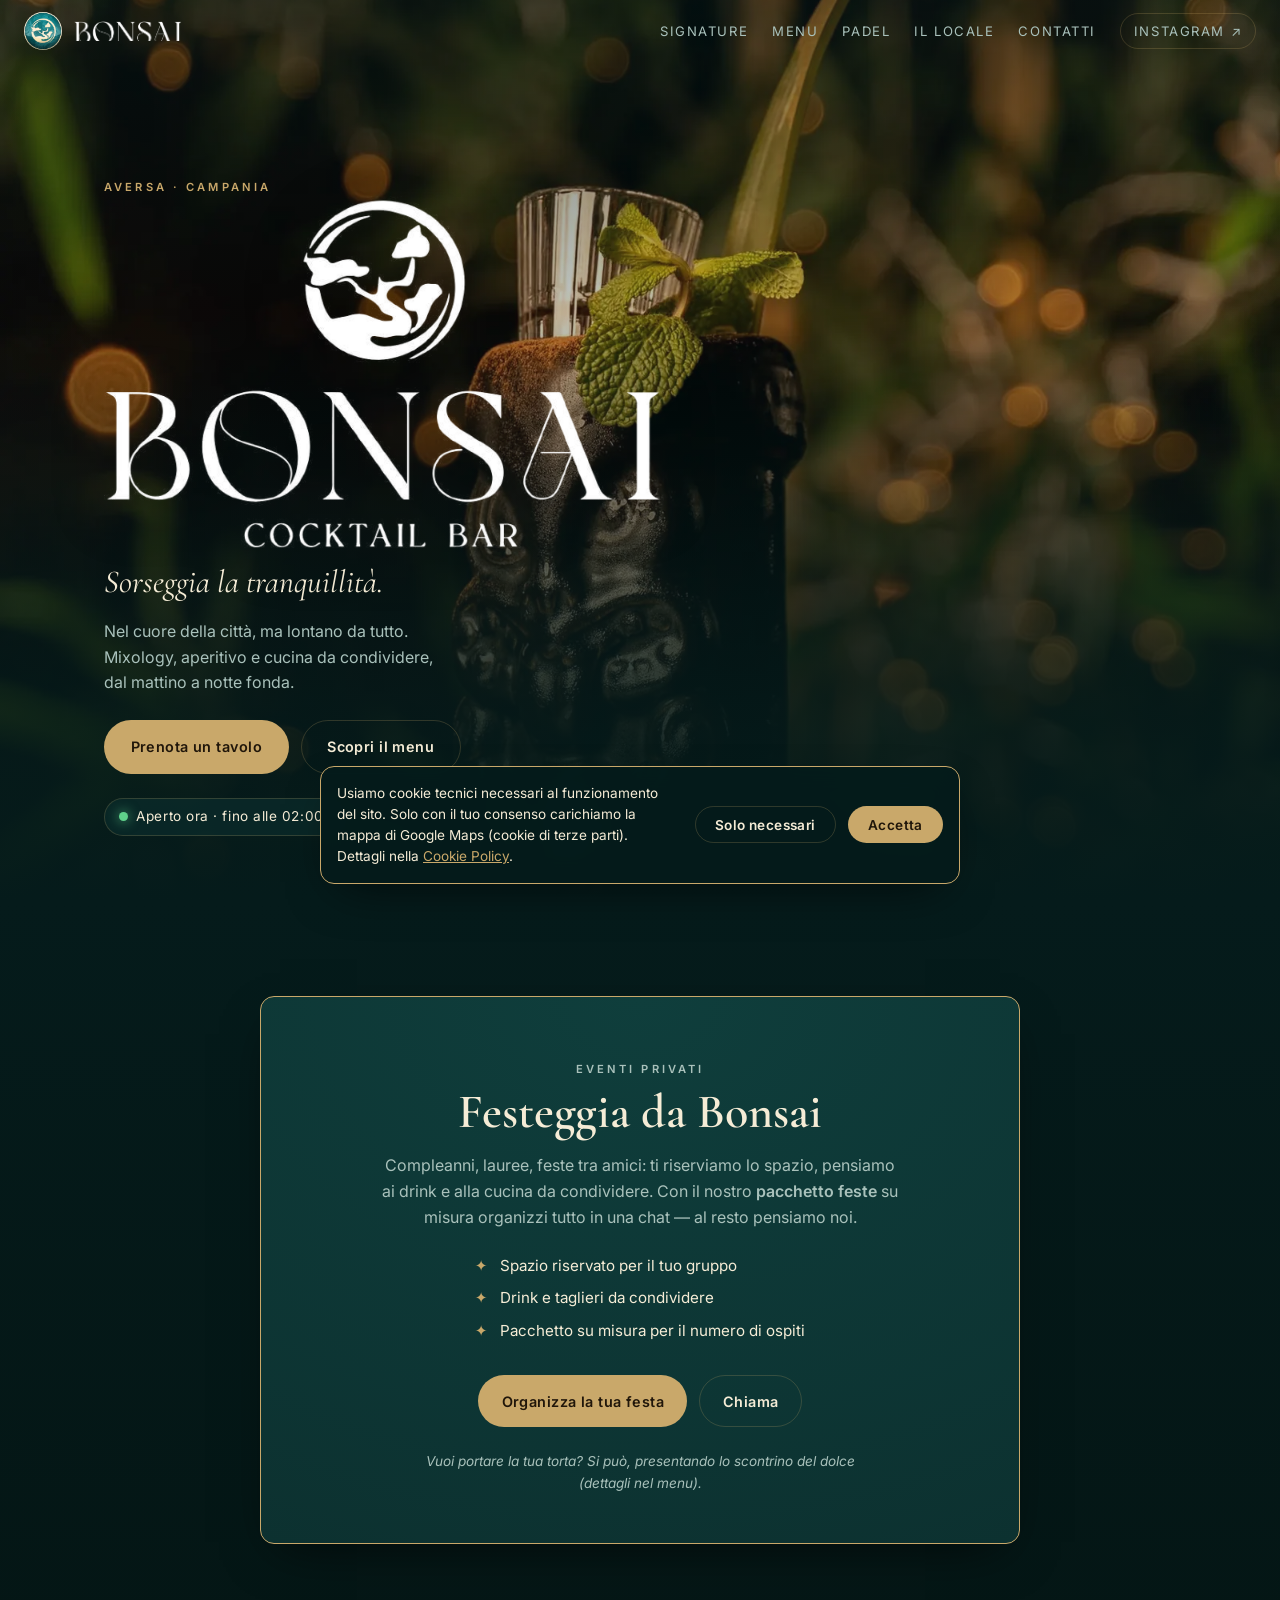
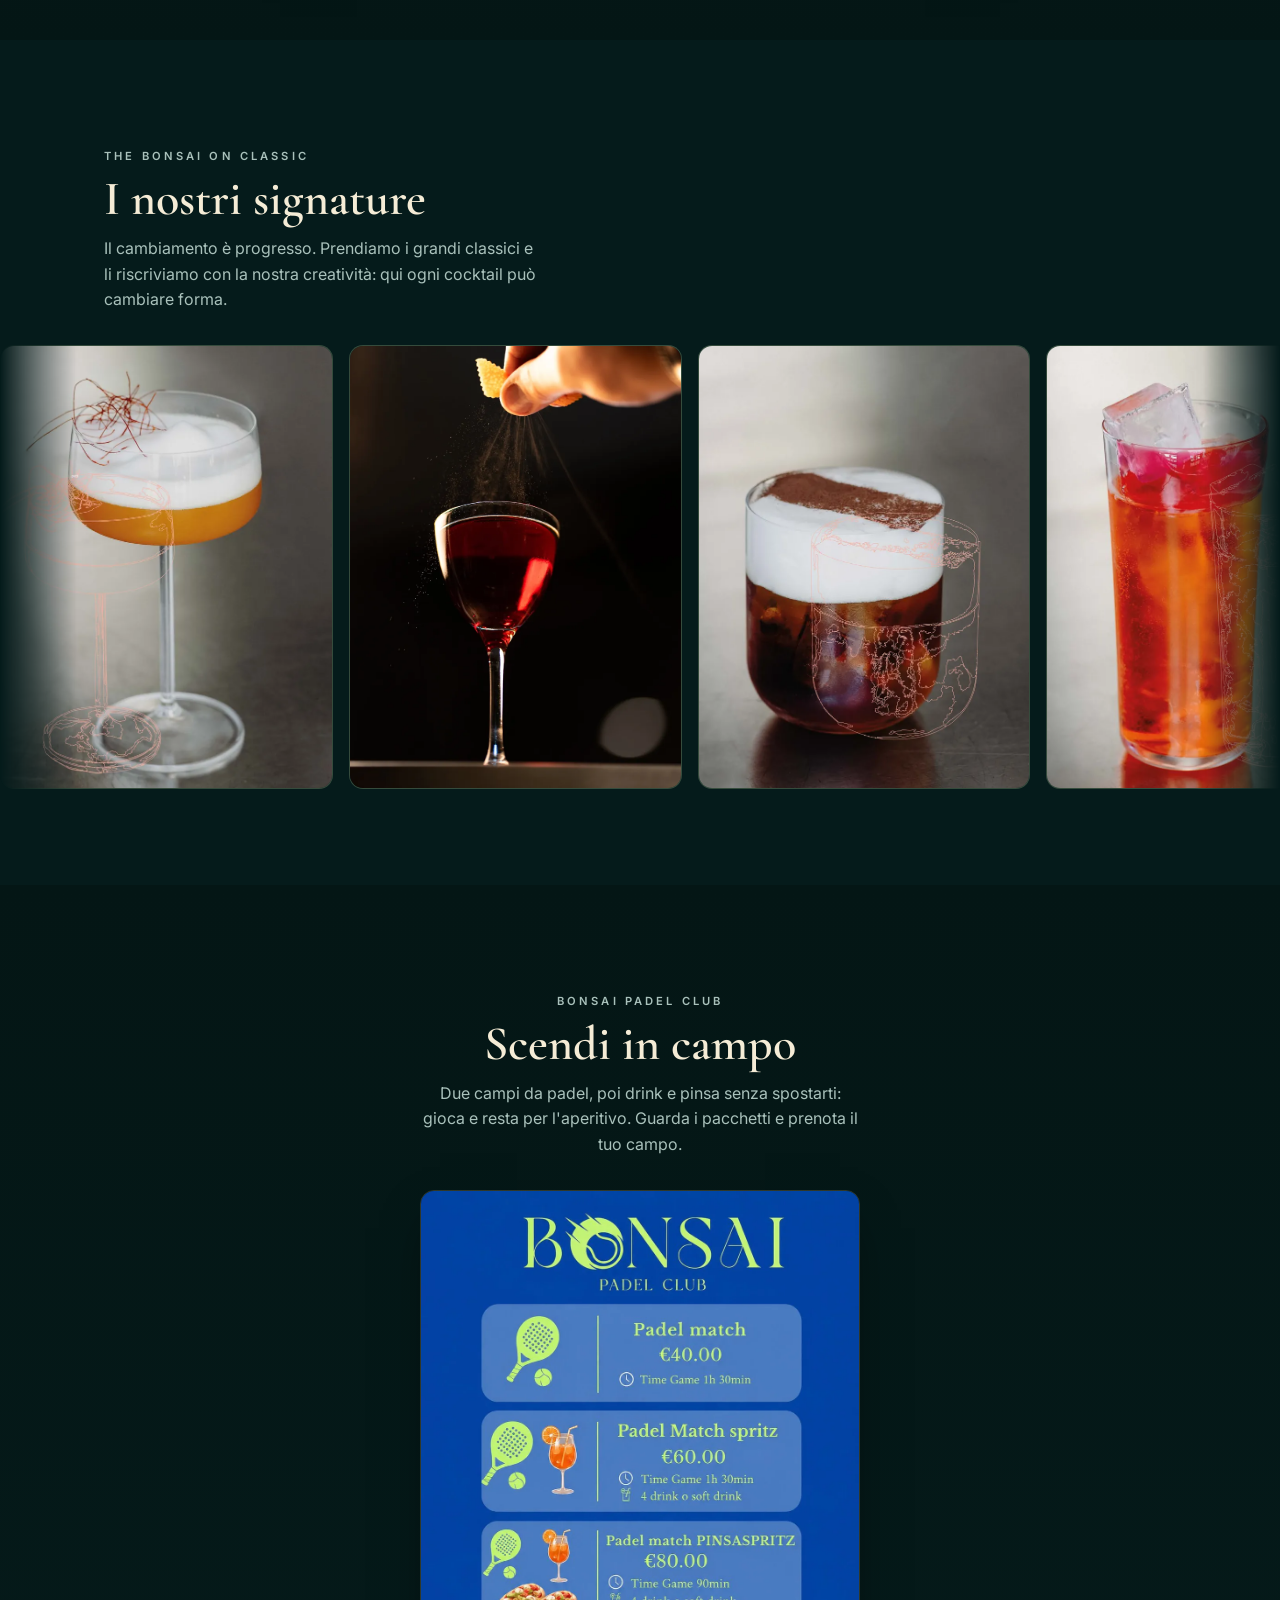
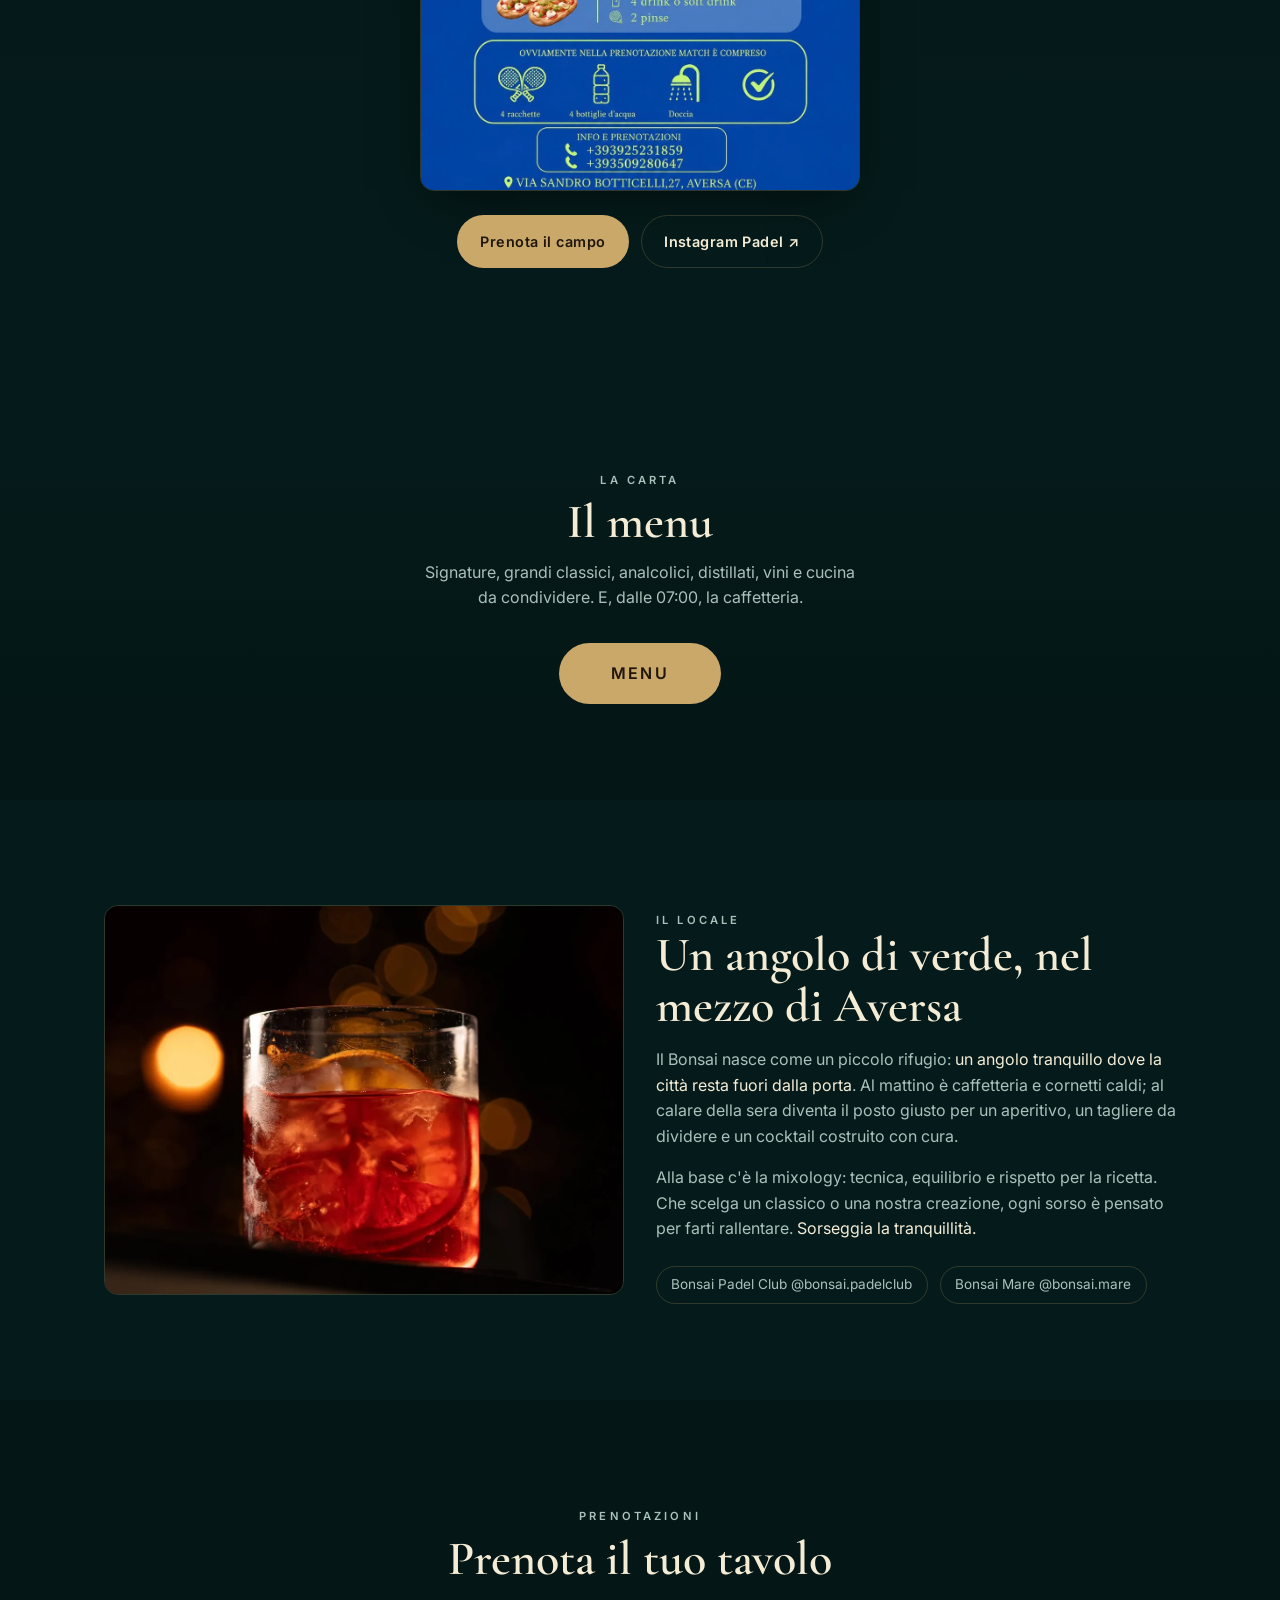
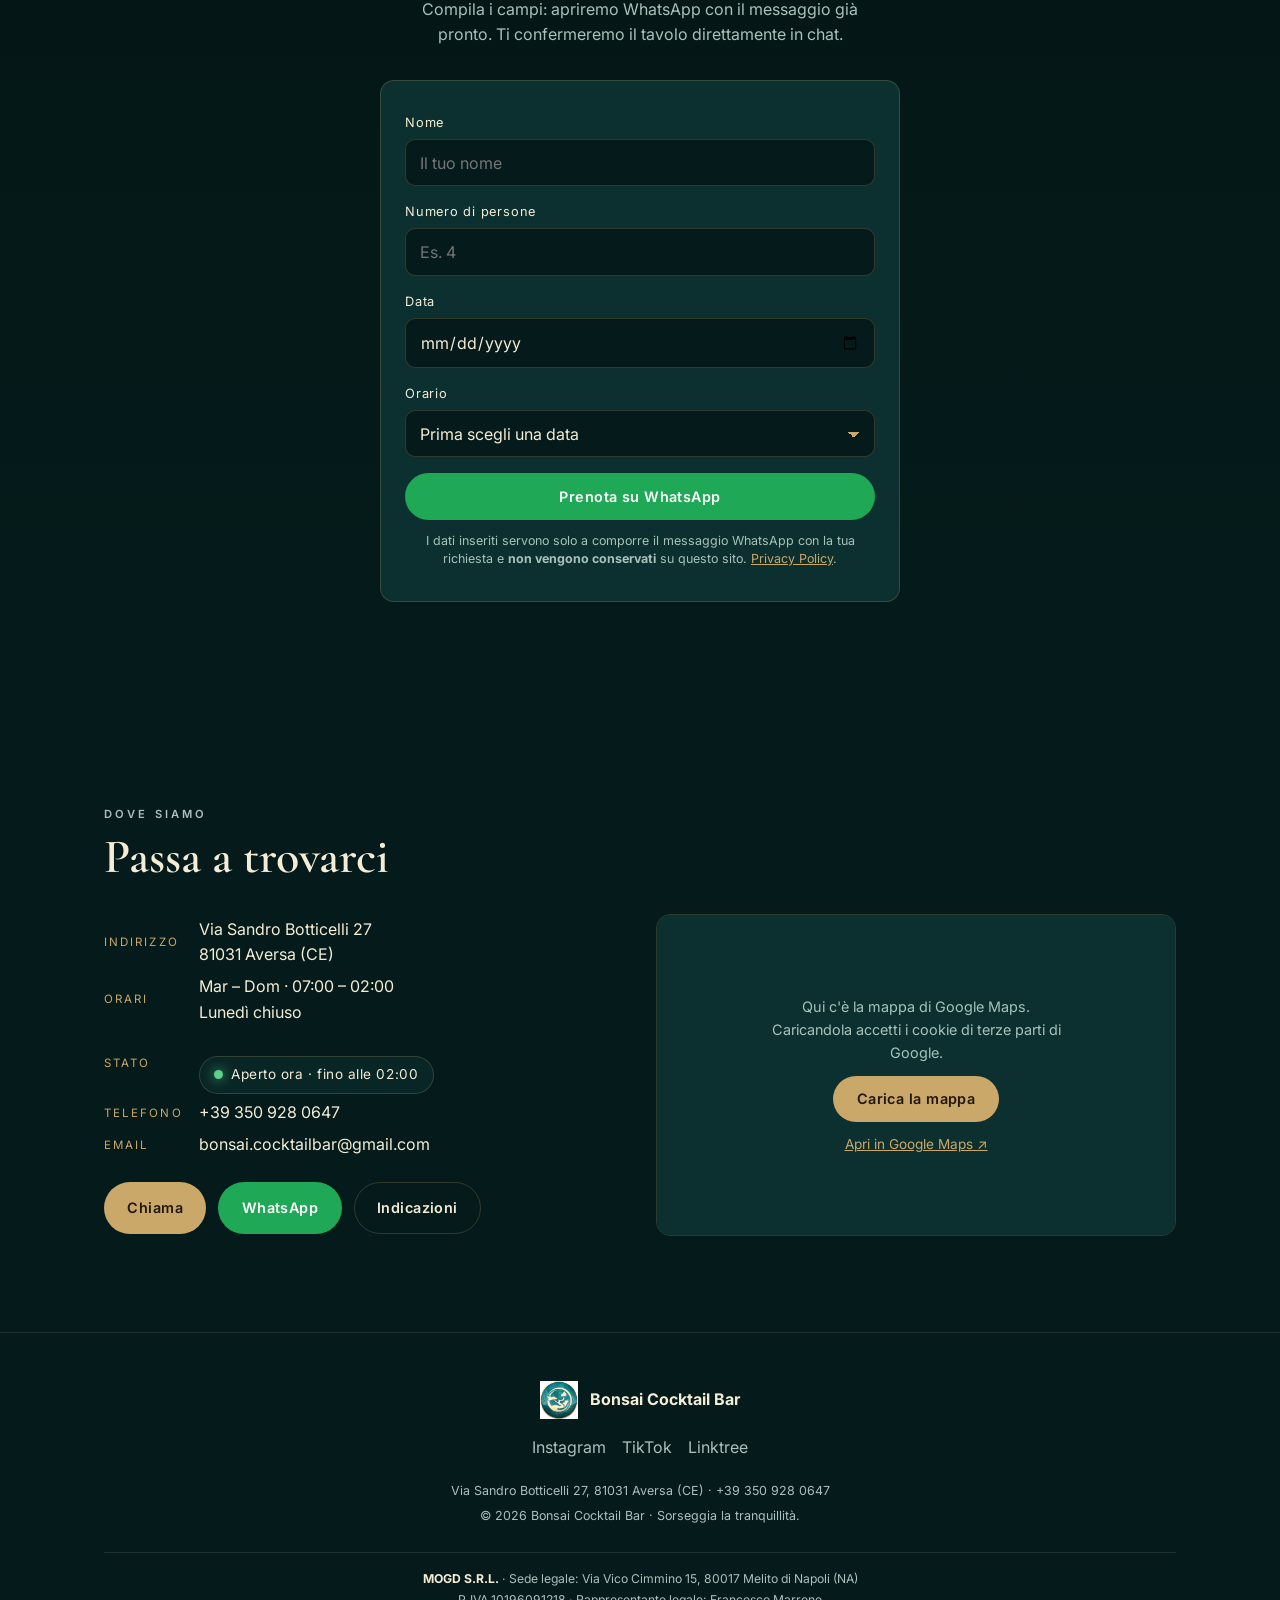
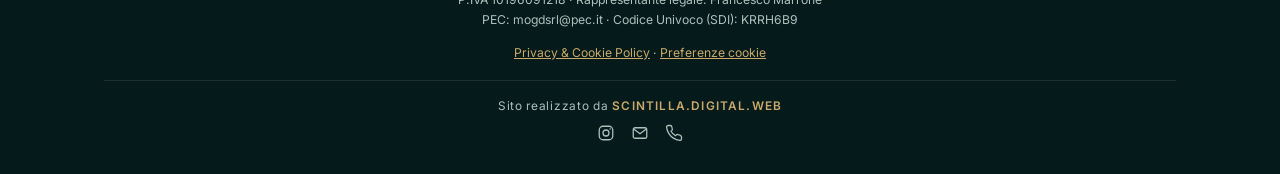
==== commit d54ef1ad: "Footer: credito SCINTILLA.DIGITAL.WEB + conformita legale" ====
--- a/index.html
+++ b/index.html
@@ -225,6 +225,7 @@
         <span class="err">Scegli un orario.</span>
       </div>
       <button type="submit" class="btn btn--wa btn--block">Prenota su WhatsApp</button>
+      <p class="form-privacy">I dati inseriti servono solo a comporre il messaggio WhatsApp con la tua richiesta e <strong>non vengono conservati</strong> su questo sito. <a href="privacy.html">Privacy Policy</a>.</p>
       <div class="book__confirm" id="book-confirm">
         <b>Ti stiamo aprendo WhatsApp.</b> Premi invio nella chat per inviare la richiesta: ti confermeremo il tavolo appena possibile. Se WhatsApp non si è aperto, <a data-wa href="#" target="_blank" rel="noopener" style="color:var(--gold);text-decoration:underline">tocca qui</a>.
       </div>
@@ -254,10 +255,13 @@
           <a class="btn btn--ghost" data-map href="#" target="_blank" rel="noopener">Indicazioni</a>
         </div>
       </div>
-      <div class="map reveal">
-        <iframe title="Mappa Bonsai Cocktail Bar — Via Sandro Botticelli 27, Aversa"
-          src="https://www.google.com/maps?q=Via+Sandro+Botticelli+27,+81031+Aversa+CE&output=embed"
-          loading="lazy" referrerpolicy="no-referrer-when-downgrade"></iframe>
+      <div class="map reveal" id="map-box"
+           data-map-src="https://www.google.com/maps?q=Via+Sandro+Botticelli+27,+81031+Aversa+CE&output=embed">
+        <div class="map-consent" id="map-consent">
+          <p>Qui c'è la mappa di Google Maps. Caricandola accetti i cookie di terze parti di Google.</p>
+          <button type="button" class="btn btn--gold" id="map-load">Carica la mappa</button>
+          <a class="map-dir" data-map href="#" target="_blank" rel="noopener">Apri in Google Maps ↗</a>
+        </div>
       </div>
     </div>
   </div>
@@ -276,8 +280,42 @@
       Via Sandro Botticelli 27, 81031 Aversa (CE) · +39 350 928 0647<br>
       © <span id="year"></span> Bonsai Cocktail Bar · Sorseggia la tranquillità.
     </small>
+    <div class="legal">
+      <p>
+        <strong>MOGD S.R.L.</strong> · Sede legale: Via Vico Cimmino 15, 80017 Melito di Napoli (NA)<br>
+        P.IVA 10196091218 · Rappresentante legale: Francesco Marrone<br>
+        PEC: <a href="mailto:mogdsrl@pec.it">mogdsrl@pec.it</a> · Codice Univoco (SDI): KRRH6B9
+      </p>
+      <p class="legal-links">
+        <a href="privacy.html">Privacy &amp; Cookie Policy</a>
+        · <button type="button" class="link-btn" id="cookie-reopen">Preferenze cookie</button>
+      </p>
+    </div>
+    <div class="credit">
+      <span>Sito realizzato da <strong>SCINTILLA.DIGITAL.WEB</strong></span>
+      <span class="credit-icons">
+        <a href="https://www.instagram.com/scintilla.digital.web" target="_blank" rel="noopener" aria-label="Instagram di SCINTILLA.DIGITAL.WEB">
+          <svg viewBox="0 0 24 24" width="18" height="18" fill="none" stroke="currentColor" stroke-width="1.7" aria-hidden="true"><rect x="3" y="3" width="18" height="18" rx="5"/><circle cx="12" cy="12" r="4"/><circle cx="17.5" cy="6.5" r="1" fill="currentColor" stroke="none"/></svg>
+        </a>
+        <a href="mailto:scintillaanselmo0@gmail.com" aria-label="Email di SCINTILLA.DIGITAL.WEB">
+          <svg viewBox="0 0 24 24" width="18" height="18" fill="none" stroke="currentColor" stroke-width="1.7" aria-hidden="true"><rect x="3" y="5" width="18" height="14" rx="2.5"/><path d="M4 7l8 6 8-6"/></svg>
+        </a>
+        <a href="tel:+393762474257" aria-label="Telefono di SCINTILLA.DIGITAL.WEB">
+          <svg viewBox="0 0 24 24" width="18" height="18" fill="none" stroke="currentColor" stroke-width="1.7" stroke-linecap="round" stroke-linejoin="round" aria-hidden="true"><path d="M22 16.9v3a2 2 0 0 1-2.2 2 19.8 19.8 0 0 1-8.6-3.1 19.5 19.5 0 0 1-6-6 19.8 19.8 0 0 1-3.1-8.7A2 2 0 0 1 4.1 2h3a2 2 0 0 1 2 1.7c.1.9.3 1.8.6 2.7a2 2 0 0 1-.4 2.1L8 9.6a16 16 0 0 0 6 6l1.1-1.1a2 2 0 0 1 2.1-.4c.9.3 1.8.5 2.7.6a2 2 0 0 1 1.7 2Z"/></svg>
+        </a>
+      </span>
+    </div>
   </div>
 </footer>
+
+<!-- ===== BANNER COOKIE ===== -->
+<div class="cookie-banner" id="cookie-banner" role="dialog" aria-live="polite" aria-label="Avviso cookie" hidden>
+  <p>Usiamo cookie tecnici necessari al funzionamento del sito. Solo con il tuo consenso carichiamo la mappa di Google Maps (cookie di terze parti). Dettagli nella <a href="privacy.html#cookie">Cookie Policy</a>.</p>
+  <div class="cookie-actions">
+    <button type="button" class="btn btn--ghost" id="cookie-reject">Solo necessari</button>
+    <button type="button" class="btn btn--gold" id="cookie-accept">Accetta</button>
+  </div>
+</div>
 
 <!-- ===== STICKY CTA (mobile) ===== -->
 <nav class="sticky-cta" aria-label="Azioni rapide">
@@ -287,6 +325,7 @@
 
 <script src="js/data.js"></script>
 <script src="js/app.js"></script>
+<script src="js/legal.js"></script>
 <script>
   document.getElementById("year").textContent = new Date().getFullYear();
   // rimandi "universo Bonsai" dal data.js
--- a/css/style.css
+++ b/css/style.css
@@ -281,3 +281,49 @@
 .padel-poster{margin:var(--s6) auto 0; max-width:440px}
 .padel-poster img{width:100%; border-radius:var(--radius); border:1px solid var(--line); box-shadow:var(--shadow)}
 .padel-cta{display:flex; flex-wrap:wrap; gap:var(--s3); justify-content:center; margin-top:var(--s5)}
+
+/* ---------- LEGALE: nota form, footer dati, banner cookie, mappa ---------- */
+.form-privacy{margin-top:var(--s3); font-size:.78rem; line-height:1.5; color:var(--sage); text-align:center}
+.form-privacy a{color:var(--gold); text-decoration:underline}
+
+.site-footer .legal{margin-top:var(--s5); padding-top:var(--s4); border-top:1px solid var(--line-2)}
+.site-footer .legal p{font-size:.76rem; line-height:1.7; color:var(--sage); margin:0 auto}
+.site-footer .legal p strong{color:var(--cream)}
+.site-footer .legal a{color:var(--sage)} .site-footer .legal a:hover{color:var(--gold)}
+.legal-links{margin-top:var(--s3)!important}
+.legal-links a{color:var(--gold)!important; text-decoration:underline}
+.link-btn{background:none; border:0; padding:0; cursor:pointer; font:inherit;
+  color:var(--gold); text-decoration:underline}
+
+/* placeholder mappa (prima del consenso) */
+.map-consent{display:flex; flex-direction:column; align-items:center; justify-content:center;
+  gap:var(--s3); text-align:center; height:100%; min-height:320px; padding:var(--s5);
+  background:var(--petrol)}
+.map-consent p{color:var(--sage); font-size:.9rem; max-width:34ch}
+.map-dir{color:var(--gold); font-size:.85rem; text-decoration:underline}
+
+/* banner cookie */
+.cookie-banner{position:fixed; left:50%; transform:translateX(-50%);
+  bottom:calc(var(--sticky-h) + env(safe-area-inset-bottom) + 12px); z-index:80;
+  width:calc(100% - 2*var(--s4)); max-width:640px;
+  background:rgba(5,27,27,.97); backdrop-filter:blur(12px);
+  border:1px solid var(--gold); border-radius:var(--radius);
+  padding:var(--s4); box-shadow:var(--shadow)}
+.cookie-banner p{font-size:.85rem; line-height:1.55; color:var(--cream); margin-bottom:var(--s3)}
+.cookie-banner a{color:var(--gold); text-decoration:underline}
+.cookie-actions{display:flex; gap:var(--s3); justify-content:flex-end}
+.cookie-actions .btn{padding:.6rem 1.2rem; font-size:.85rem}
+@media(min-width:760px){
+  .cookie-banner{bottom:16px; display:flex; align-items:center; gap:var(--s4)}
+  .cookie-banner p{margin-bottom:0; flex:1}
+  .cookie-actions{flex:0 0 auto}
+}
+
+/* ---------- CREDITO CREATORE ---------- */
+.site-footer .credit{margin-top:var(--s4); padding-top:var(--s4); border-top:1px solid var(--line-2);
+  display:flex; flex-direction:column; align-items:center; gap:var(--s2);
+  font-size:.74rem; letter-spacing:.06em; color:var(--sage)}
+.site-footer .credit strong{color:var(--gold); font-weight:600; letter-spacing:.1em}
+.credit-icons{display:inline-flex; gap:var(--s4)}
+.credit-icons a{display:inline-flex; color:var(--sage); transition:color .2s, transform .2s}
+.credit-icons a:hover{color:var(--gold); transform:translateY(-1px)}
